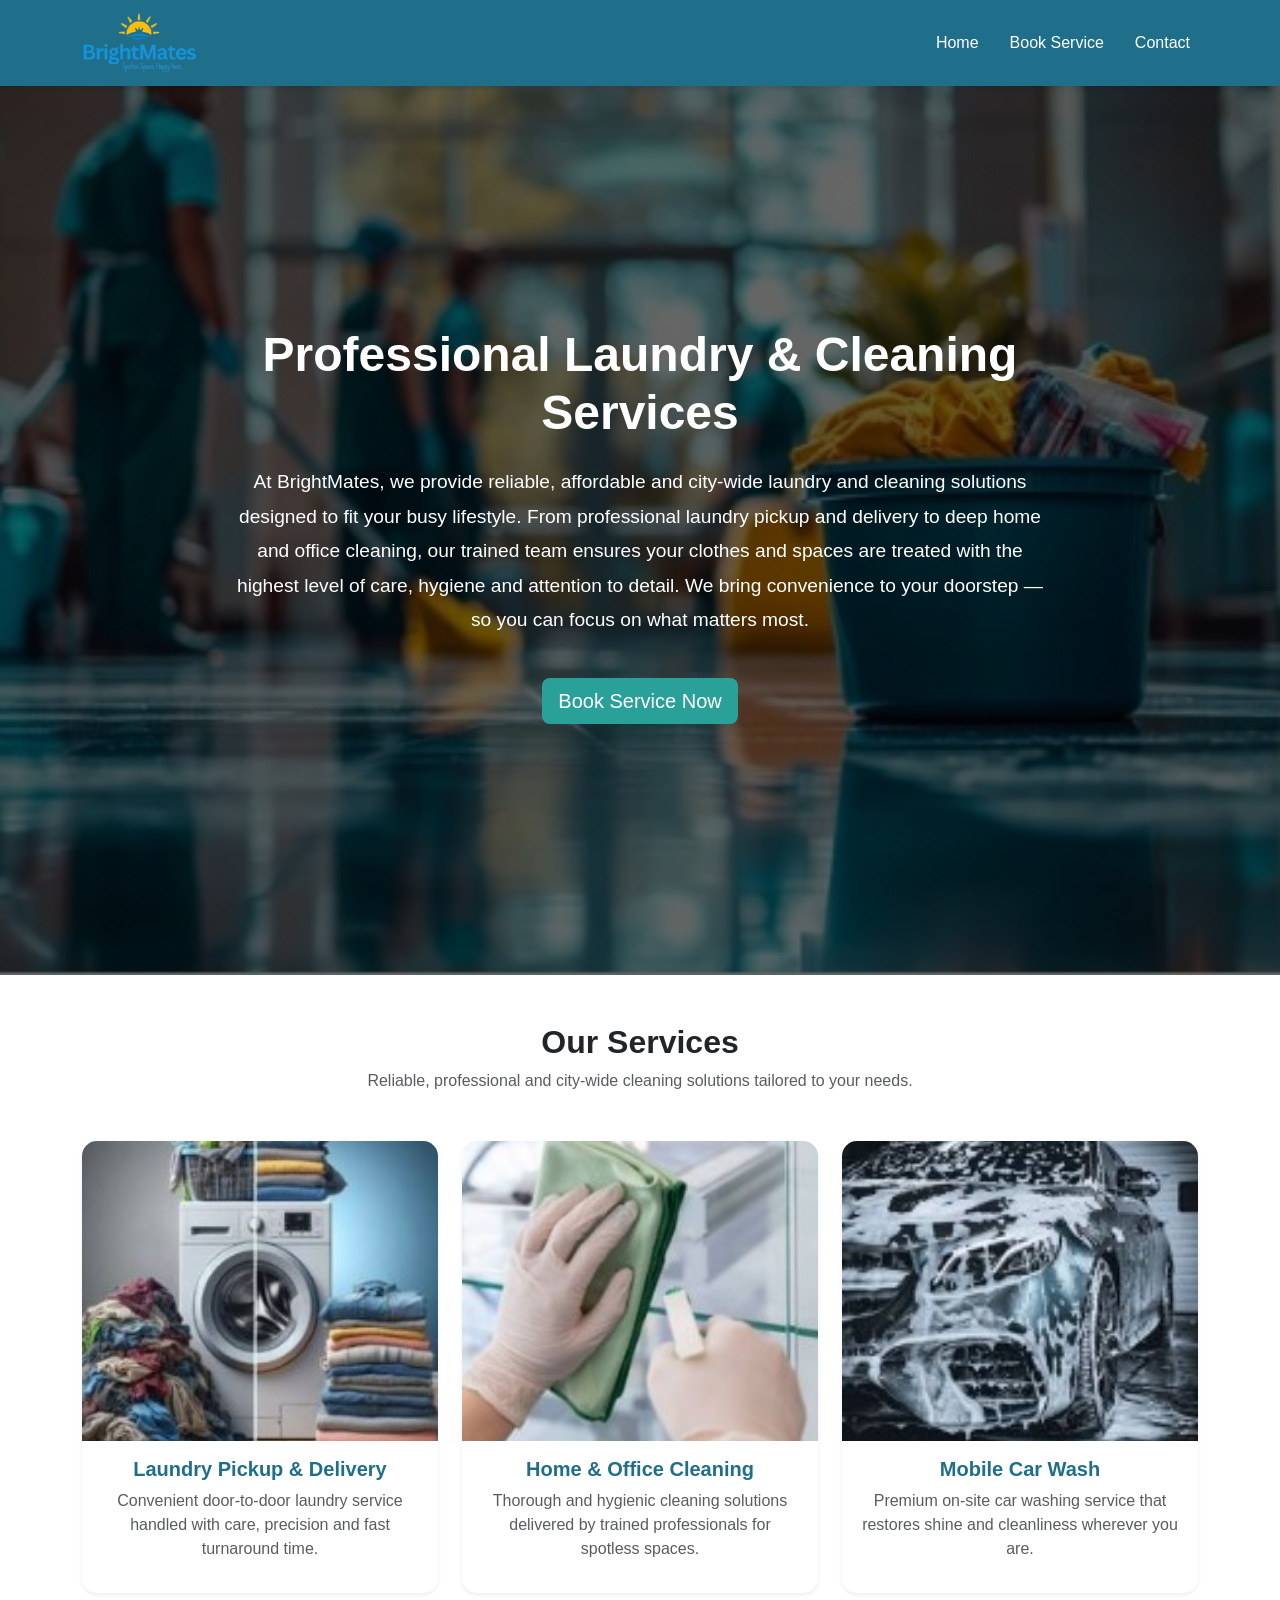
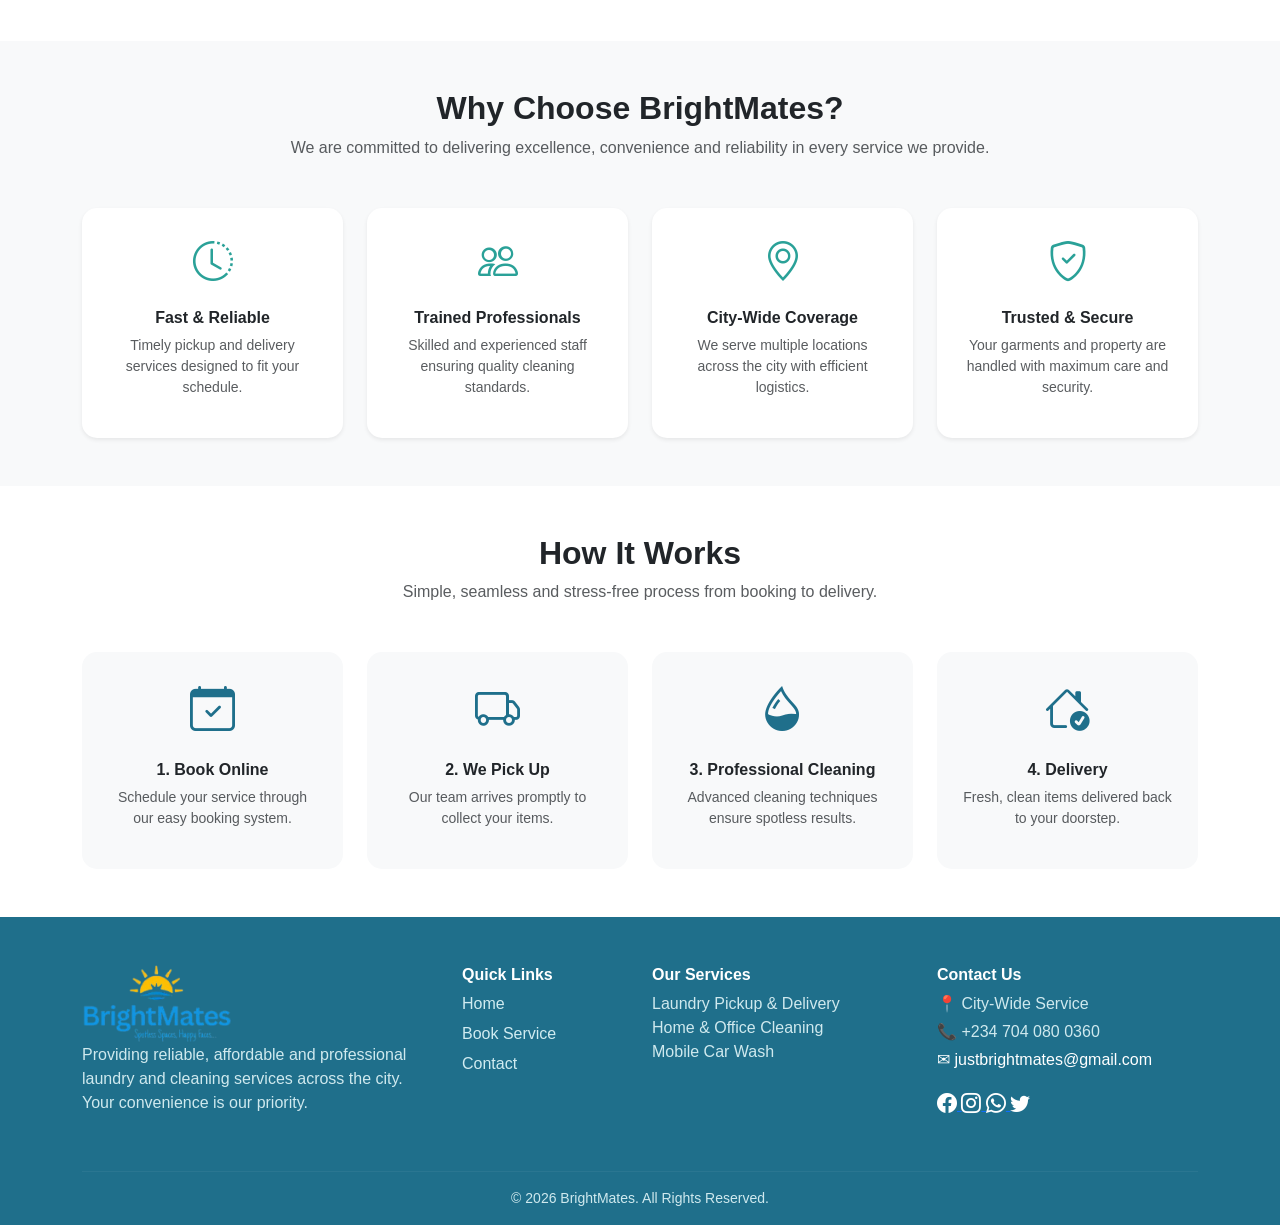
==== index.html @ 09690672 "Brightmates cleaning website" ====
<!DOCTYPE html>
<html lang="en">
<head>
    <meta charset="UTF-8">
    <meta name="viewport" content="width=device-width, initial-scale=1.0">
    <title>BrightMates | Professional Cleaning Services</title>
    <link rel="stylesheet" href="https://cdn.jsdelivr.net/npm/bootstrap@5.3.8/dist/css/bootstrap.min.css">
    <link rel="stylesheet" href="https://cdn.jsdelivr.net/npm/bootstrap-icons@1.11.1/font/bootstrap-icons.css">
    <link rel="stylesheet" href="style.css">
    <link rel="stylesheet" href="home.css">
</head>
<body>
    <nav class="navbar navbar-expand-lg navbar-light bg-light shadow-sm fixed-top">
        <div class="container">
            <a class="navbar-brand" href="index.html">
                <img src="multimedia/WhatsApp_Image_2026-02-17_at_8.53.55_AM-removebg-preview.png" alt="BrightMates Logo" class="logo-img">
            </a>

            <button class="navbar-toggler" type="button" data-bs-toggle="collapse" data-bs-target="#navbarNav">
                <span class="navbar-toggler-icon"></span>
            </button>

            <div class="collapse navbar-collapse" id="navbarNav">
                <ul class="navbar-nav ms-auto">
                    <li class="nav-item">
                        <a class="nav-link active" href="index.html">Home</a>
                    </li>
                    <li class="nav-item">
                        <a class="nav-link" href="book.html">Book Service</a>
                    </li>
                    <li class="nav-item">
                        <a class="nav-link" href="contact.html">Contact</a>
                    </li>
                </ul>
            </div>
        </div>
    </nav>


    <!-- ================= HERO SECTION ================= -->
    <section class="hero-section d-flex align-items-center">
        <div class="overlay"></div>
    
        <div class="container text-center hero-content">
            <h1 class="display-4 fw-bold">
                Professional Laundry & Cleaning Services
            </h1>
    
            <p class="lead mt-4">
                At BrightMates, we provide reliable, affordable and city-wide laundry and cleaning 
                solutions designed to fit your busy lifestyle. From professional laundry pickup 
                and delivery to deep home and office cleaning, our trained team ensures your 
                clothes and spaces are treated with the highest level of care, hygiene and attention 
                to detail. We bring convenience to your doorstep — so you can focus on what matters most.
            </p>
    
            <a href="book.html" class="btn btn-primary btn-lg mt-4">
                Book Service Now
            </a>
        </div>
    </section>


    <!-- ================= SERVICES SECTION ================= -->
    <section class="services py-5">
        <div class="container">
            <div class="text-center mb-5">
                <h2 class="fw-bold">Our Services</h2>
                <p class="text-muted">
                    Reliable, professional and city-wide cleaning solutions tailored to your needs.
                </p>
            </div>
    
            <div class="row g-4">
                <div class="col-md-4">
                    <div class="card service-card h-100 shadow-sm">
                        <img src="multimedia/Screenshot 2026-02-16 182907.jpg" class="card-img-top" alt="Laundry Service">
                        <div class="card-body text-center">
                            <h5 class="fw-bold">Laundry Pickup & Delivery</h5>
                            <p class="text-muted">
                                Convenient door-to-door laundry service handled with care,
                                precision and fast turnaround time.
                            </p>
                        </div>
                    </div>
                </div>
    
                <div class="col-md-4">
                    <div class="card service-card h-100 shadow-sm">
                        <img src="multimedia/Screenshot 2026-02-16 182825.jpg" class="card-img-top" alt="Cleaning Service">
                        <div class="card-body text-center">
                            <h5 class="fw-bold">Home & Office Cleaning</h5>
                            <p class="text-muted">
                                Thorough and hygienic cleaning solutions delivered by
                                trained professionals for spotless spaces.
                            </p>
                        </div>
                    </div>
                </div>
    
                <div class="col-md-4">
                    <div class="card service-card h-100 shadow-sm">
                        <img src="multimedia/Screenshot 2026-02-16 185838.jpg" class="card-img-top" alt="Car Wash">
                        <div class="card-body text-center">
                            <h5 class="fw-bold">Mobile Car Wash</h5>
                            <p class="text-muted">
                                Premium on-site car washing service that restores
                                shine and cleanliness wherever you are.
                            </p>
                        </div>
                    </div>
                </div>
            </div>
        </div>
    </section>

    <!-- ================= WHY CHOOSE US ================= -->
<section class="why-choose-us py-5">
    <div class="container">
        <div class="text-center mb-5">
            <h2 class="fw-bold">Why Choose BrightMates?</h2>
            <p class="text-muted">
                We are committed to delivering excellence, convenience and reliability 
                in every service we provide.
            </p>
        </div>

        <div class="row g-4">

            <div class="col-md-3">
                <div class="feature-box text-center p-4 shadow-sm h-100">
                    <div class="icon mb-3">
                        <i class="bi bi-clock-history"></i>
                    </div>
                    <h6 class="fw-bold">Fast & Reliable</h6>
                    <p class="text-muted small">
                        Timely pickup and delivery services designed to fit your schedule.
                    </p>
                </div>
            </div>

            <div class="col-md-3">
                <div class="feature-box text-center p-4 shadow-sm h-100">
                    <div class="icon mb-3">
                        <i class="bi bi-people"></i>
                    </div>
                    <h6 class="fw-bold">Trained Professionals</h6>
                    <p class="text-muted small">
                        Skilled and experienced staff ensuring quality cleaning standards.
                    </p>
                </div>
            </div>

            <div class="col-md-3">
                <div class="feature-box text-center p-4 shadow-sm h-100">
                    <div class="icon mb-3">
                        <i class="bi bi-geo-alt"></i>
                    </div>
                    <h6 class="fw-bold">City-Wide Coverage</h6>
                    <p class="text-muted small">
                        We serve multiple locations across the city with efficient logistics.
                    </p>
                </div>
            </div>

            <div class="col-md-3">
                <div class="feature-box text-center p-4 shadow-sm h-100">
                    <div class="icon mb-3">
                        <i class="bi bi-shield-check"></i>
                    </div>
                    <h6 class="fw-bold">Trusted & Secure</h6>
                    <p class="text-muted small">
                        Your garments and property are handled with maximum care and security.
                    </p>
                </div>
            </div>

        </div>
    </div>
</section>

<!-- ================= HOW IT WORKS ================= -->
<section class="how-it-works py-5">
    <div class="container">
        <div class="text-center mb-5">
            <h2 class="fw-bold">How It Works</h2>
            <p class="text-muted">
                Simple, seamless and stress-free process from booking to delivery.
            </p>
        </div>

        <div class="row g-4 text-center">

            <div class="col-md-3">
                <div class="step-box p-4 h-100">
                    <div class="step-icon mb-3">
                        <i class="bi bi-calendar-check"></i>
                    </div>
                    <h6 class="fw-bold">1. Book Online</h6>
                    <p class="text-muted small">
                        Schedule your service through our easy booking system.
                    </p>
                </div>
            </div>

            <div class="col-md-3">
                <div class="step-box p-4 h-100">
                    <div class="step-icon mb-3">
                        <i class="bi bi-truck"></i>
                    </div>
                    <h6 class="fw-bold">2. We Pick Up</h6>
                    <p class="text-muted small">
                        Our team arrives promptly to collect your items.
                    </p>
                </div>
            </div>

            <div class="col-md-3">
                <div class="step-box p-4 h-100">
                    <div class="step-icon mb-3">
                        <i class="bi bi-droplet-half"></i>
                    </div>
                    <h6 class="fw-bold">3. Professional Cleaning</h6>
                    <p class="text-muted small">
                        Advanced cleaning techniques ensure spotless results.
                    </p>
                </div>
            </div>

            <div class="col-md-3">
                <div class="step-box p-4 h-100">
                    <div class="step-icon mb-3">
                        <i class="bi bi-house-check"></i>
                    </div>
                    <h6 class="fw-bold">4. Delivery</h6>
                    <p class="text-muted small">
                        Fresh, clean items delivered back to your doorstep.
                    </p>
                </div>
            </div>

        </div>
    </div>
</section>

<!-- ================= FOOTER ================= -->
<footer class="footer-section pt-5 pb-3">
    <div class="container">
        <div class="row">

            <!-- Company Info -->
            <div class="col-md-4 mb-4">
                <img src="multimedia/WhatsApp_Image_2026-02-17_at_8.53.55_AM-removebg-preview.png" alt="">
                <p class="text-muted">
                    Providing reliable, affordable and professional laundry 
                    and cleaning services across the city. 
                    Your convenience is our priority.
                </p>
            </div>

            <!-- Quick Links -->
            <div class="col-md-2 mb-4">
                <h6 class="fw-bold">Quick Links</h6>
                <ul class="list-unstyled">
                    <li><a href="index.html" class="footer-link">Home</a></li>
                    <li><a href="book.html" class="footer-link">Book Service</a></li>
                    <li><a href="contact.html" class="footer-link">Contact</a></li>
                </ul>
            </div>

            <!-- Services -->
            <div class="col-md-3 mb-4">
                <h6 class="fw-bold">Our Services</h6>
                <ul class="list-unstyled">
                    <li class="text-muted">Laundry Pickup & Delivery</li>
                    <li class="text-muted">Home & Office Cleaning</li>
                    <li class="text-muted">Mobile Car Wash</li>
                </ul>
            </div>

            <!-- Contact Info -->
            <div class="col-md-3 mb-4">
                <h6 class="fw-bold">Contact Us</h6>
                <p class="text-muted mb-1">📍 City-Wide Service</p>
                <p class="text-muted mb-1">📞 +234 704 080 0360</p>
                <p class="text-muted"><a href="mailto:justbrightmates@gmail.com" class="text-decoration-none text-white">✉ justbrightmates@gmail.com</i></a>
                </p>

                <div class="social-icons mt-2">
                    <a href="https://instagram.com/brightmatescleaning" target="_blank">
                        <i class="bi bi-facebook"></i>
                    </a>
                    <a href="https://instagram.com/brightmatescleaning" target="_blank">
                        <i class="bi bi-instagram"></i>
                    </a>
                    <a href="https://wa.me/2347040800360?text=Hello%20my %20name%20is___%20I%20would%20like%20to%20make%20an%20inquiry%20about%20___" target="_blank">
                        <i class="bi bi-whatsapp"></i>
                    </a>
                    <a href="https://instagram.com/brightmatescleaning" target="_blank">
                        <i class="bi bi-twitter"></i>
                    </a>
                    
                </div>
            </div>

        </div>

        <hr>

        <div class="text-center">
            <p class="text-muted small mb-0">
                © 2026 BrightMates. All Rights Reserved.
            </p>
        </div>
    </div>
</footer>



    


    <script src="https://cdn.jsdelivr.net/npm/@popperjs/core@2.11.8/dist/umd/popper.min.js" integrity="sha384-I7E8VVD/ismYTF4hNIPjVp/Zjvgyol6VFvRkX/vR+Vc4jQkC+hVqc2pM8ODewa9r" crossorigin="anonymous"></script>
    <script src="https://cdn.jsdelivr.net/npm/bootstrap@5.3.8/dist/js/bootstrap.min.js" integrity="sha384-G/EV+4j2dNv+tEPo3++6LCgdCROaejBqfUeNjuKAiuXbjrxilcCdDz6ZAVfHWe1Y" crossorigin="anonymous"></script>
</body>
</html>
---- style.css ----
/* Navbar Logo */
.logo-img {
    height: 60px;   /* Adjust this value */
    width: auto;
}
.navbar {
    background-color: #1f6f8b !important;
}

.nav-link {
    color: #ffffff !important;
    margin-left: 15px;
}

.nav-link:hover {
    color: #ffd166 !important;
}
.navbar {
    box-shadow: 0 2px 10px rgba(0,0,0,0.05);
}
body {
    font-family: Arial, Helvetica, sans-serif;
    padding-top: 75px;
}

.navbar-brand {
    color: #1f6f8b !important;
}

.btn-primary {
    background-color: #2aa198;
    border: none;
}

.btn-primary:hover {
    background-color: #1f6f8b;
}

/* ================= FOOTER ================= */

.footer-section {
    background-color: #1f6f8b;
    color: #ffffff;
}

.footer-section h6 {
    color: #ffffff;
}

.footer-section img{
    width: 150px;
}
.footer-link {
    color: #d1ecf1;
    text-decoration: none;
    display: block;
    margin-bottom: 6px;
}

.footer-link:hover {
    color: #ffffff;
}

.footer-section .text-muted {
    color: #cfe9ee !important;
}

.social-icons i {
    font-size: 20px;
    color: #ffffff;
    transition: color 0.3s ease;
}

.social-icons i:hover {
    color: #2aa198;
}

.footer-section hr {
    border-color: rgba(255,255,255,0.2);
}
---- home.css ----
/* ================= HERO SECTION ================= */
.hero-section {
    position: relative;
    height: 100vh;
    background: url("multimedia/Screenshot\ 2026-02-17\ 080832.jpg") center center/cover no-repeat;
    display: flex;
    align-items: center;
    justify-content: center;
}

/* Dark overlay for readability */
.overlay {
    position: absolute;
    top: 0;
    left: 0;
    width: 100%;
    height: 100%;
    background-color: rgba(0, 0, 0, 0.6);
}

/* Content should sit above overlay */
.hero-content {
    position: relative;
    z-index: 2;
    color: #ffffff;
    max-width: 850px;
}

/* Headline styling */
.hero-section h1 {
    font-size: 3rem;
}

/* Bigger paragraph */
.hero-section .lead {
    font-size: 1.2rem;
    line-height: 1.8;
}

.services h5{
    color: #1f6f8b;
    font-weight: bold;
}

/* Service Cards */

.service-card {
    border: none;
    border-radius: 15px;
    overflow: hidden;
    transition: transform 0.3s ease, box-shadow 0.3s ease;
}

.service-card img {
    height: 300px;
    object-fit: cover;
}

.service-card:hover {
    transform: translateY(-8px);
    box-shadow: 0 10px 25px rgba(0,0,0,0.1);
}

/* ================= WHY CHOOSE US ================= */

.why-choose-us {
    background-color: #f8f9fa;
}

.feature-box {
    border-radius: 15px;
    transition: all 0.3s ease;
    background-color: #ffffff;
    box-shadow: 0 12px 30px rgba(0,0,0,0.08);
}

.feature-box .icon i {
    font-size: 40px;
    color: #2aa198; /* brand teal */
}

/* ================= HOW IT WORKS ================= */

.how-it-works {
    background-color: #ffffff;
}

.step-box {
    border-radius: 15px;
    transition: all 0.3s ease;
    background-color: #f8f9fa;
}

.step-icon i {
    font-size: 45px;
    color: #1f6f8b; /* brand blue */
}
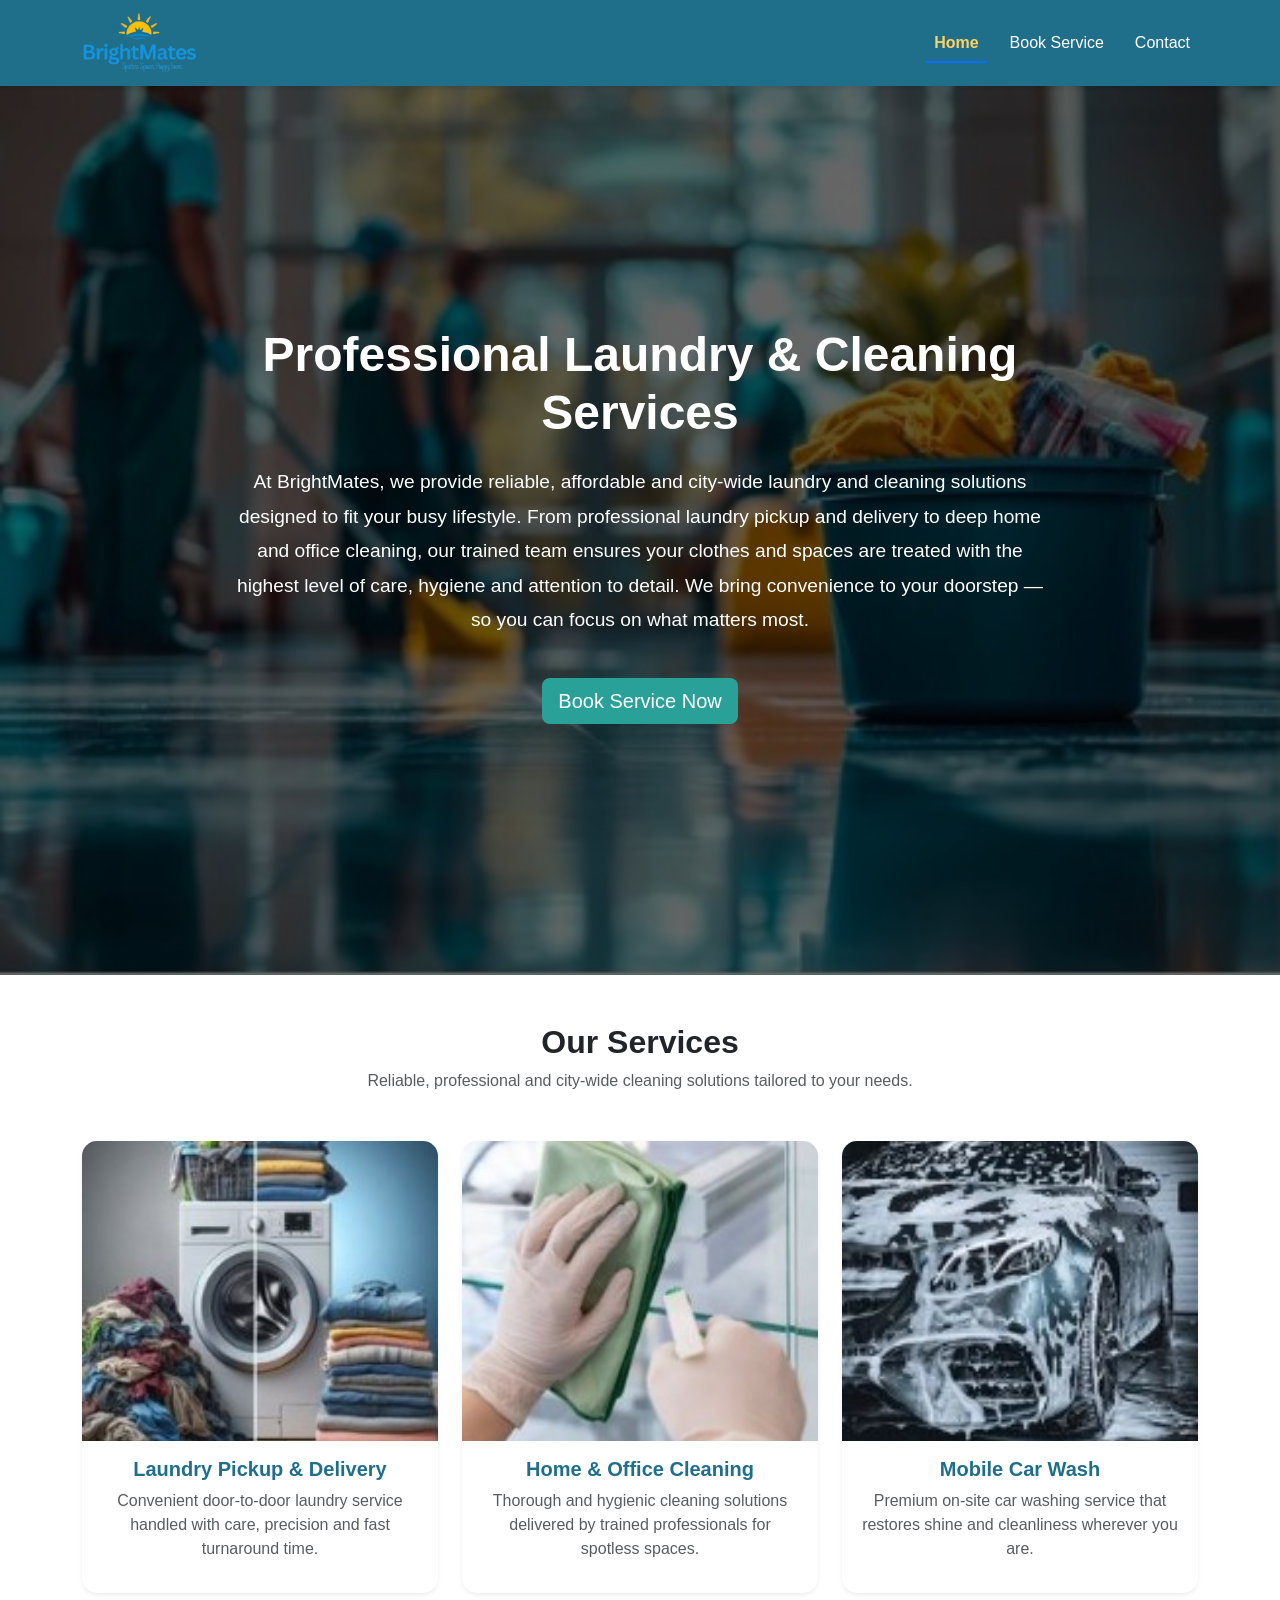
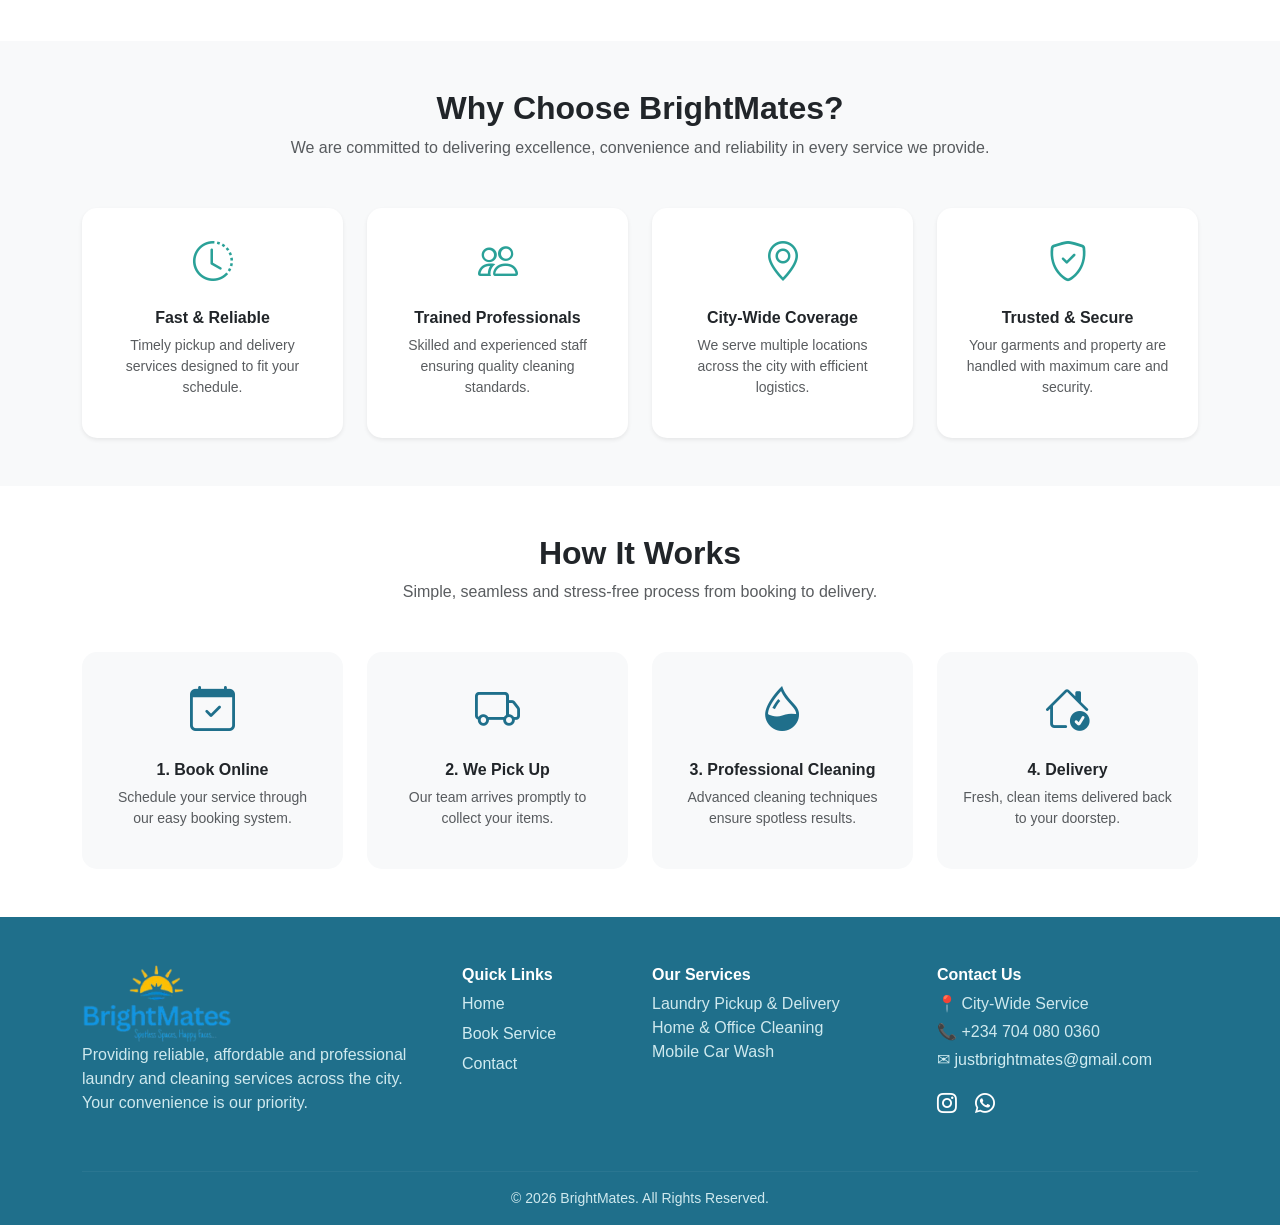
==== commit cd9658bc: "Brightmates Cleaning" ====
--- a/index.html
+++ b/index.html
@@ -8,9 +8,11 @@
     <link rel="stylesheet" href="https://cdn.jsdelivr.net/npm/bootstrap-icons@1.11.1/font/bootstrap-icons.css">
     <link rel="stylesheet" href="style.css">
     <link rel="stylesheet" href="home.css">
+    <link href="https://unpkg.com/aos@2.3.4/dist/aos.css" rel="stylesheet">
 </head>
+
 <body>
-    <nav class="navbar navbar-expand-lg navbar-light bg-light shadow-sm fixed-top">
+    <nav class='navbar navbar-expand-lg navbar-light bg-light shadow-sm fixed-top' data-aos="fade-down">
         <div class="container">
             <a class="navbar-brand" href="index.html">
                 <img src="multimedia/WhatsApp_Image_2026-02-17_at_8.53.55_AM-removebg-preview.png" alt="BrightMates Logo" class="logo-img">
@@ -23,7 +25,7 @@
             <div class="collapse navbar-collapse" id="navbarNav">
                 <ul class="navbar-nav ms-auto">
                     <li class="nav-item">
-                        <a class="nav-link active" href="index.html">Home</a>
+                        <a class="nav-link " href="index.html">Home</a>
                     </li>
                     <li class="nav-item">
                         <a class="nav-link" href="book.html">Book Service</a>
@@ -41,12 +43,13 @@
     <section class="hero-section d-flex align-items-center">
         <div class="overlay"></div>
     
-        <div class="container text-center hero-content">
-            <h1 class="display-4 fw-bold">
+        <div class="container text-center hero-content" data-aos="fade-down"
+        data-aos-duration="1000">
+            <h1 class="display-4 fw-bold" data-aos="fade-down" data-aos-delay="0">
                 Professional Laundry & Cleaning Services
             </h1>
     
-            <p class="lead mt-4">
+            <p class="lead mt-4" data-aos="fade-down" data-aos-delay="200">
                 At BrightMates, we provide reliable, affordable and city-wide laundry and cleaning 
                 solutions designed to fit your busy lifestyle. From professional laundry pickup 
                 and delivery to deep home and office cleaning, our trained team ensures your 
@@ -54,7 +57,7 @@
                 to detail. We bring convenience to your doorstep — so you can focus on what matters most.
             </p>
     
-            <a href="book.html" class="btn btn-primary btn-lg mt-4">
+            <a href="book.html" class="btn btn-primary btn-lg mt-4" data-aos="fade-up" data-aos-delay="400">
                 Book Service Now
             </a>
         </div>
@@ -244,7 +247,7 @@
 </section>
 
 <!-- ================= FOOTER ================= -->
-<footer class="footer-section pt-5 pb-3">
+<footer class='footer-section pt-5 pb-3' data-aos="fade-up">
     <div class="container">
         <div class="row">
 
@@ -283,22 +286,28 @@
                 <h6 class="fw-bold">Contact Us</h6>
                 <p class="text-muted mb-1">📍 City-Wide Service</p>
                 <p class="text-muted mb-1">📞 +234 704 080 0360</p>
-                <p class="text-muted"><a href="mailto:justbrightmates@gmail.com" class="text-decoration-none text-white">✉ justbrightmates@gmail.com</i></a>
+                <p class="text-muted">
+                    <a href="https://mail.google.com/mail/?view=cm&fs=1&to=brightmatescleaning@gmail.com&su=Service%20Inquiry&body=Hello..."
+                       target="_blank"
+                       class="footer-link">
+                        ✉ justbrightmates@gmail.com
+                    </a>
                 </p>
+                
 
                 <div class="social-icons mt-2">
-                    <a href="https://instagram.com/brightmatescleaning" target="_blank">
+                    <!-- <a href="https://instagram.com/brightmatescleaning" target="_blank">
                         <i class="bi bi-facebook"></i>
-                    </a>
+                    </a> -->
                     <a href="https://instagram.com/brightmatescleaning" target="_blank">
                         <i class="bi bi-instagram"></i>
                     </a>
                     <a href="https://wa.me/2347040800360?text=Hello%20my %20name%20is___%20I%20would%20like%20to%20make%20an%20inquiry%20about%20___" target="_blank">
                         <i class="bi bi-whatsapp"></i>
                     </a>
-                    <a href="https://instagram.com/brightmatescleaning" target="_blank">
-                        <i class="bi bi-twitter"></i>
-                    </a>
+                    <!-- <a href="https://instagram.com/brightmatescleaning" target="_blank">
+                        <i class="bi bi-twitter"></i> 
+                    </a>-->
                     
                 </div>
             </div>
@@ -314,12 +323,9 @@
         </div>
     </div>
 </footer>
-
-
-
-    
-
-
+    
+    <script src="https://unpkg.com/aos@2.3.4/dist/aos.js"></script>
+    <script src="style.js"></script>
     <script src="https://cdn.jsdelivr.net/npm/@popperjs/core@2.11.8/dist/umd/popper.min.js" integrity="sha384-I7E8VVD/ismYTF4hNIPjVp/Zjvgyol6VFvRkX/vR+Vc4jQkC+hVqc2pM8ODewa9r" crossorigin="anonymous"></script>
     <script src="https://cdn.jsdelivr.net/npm/bootstrap@5.3.8/dist/js/bootstrap.min.js" integrity="sha384-G/EV+4j2dNv+tEPo3++6LCgdCROaejBqfUeNjuKAiuXbjrxilcCdDz6ZAVfHWe1Y" crossorigin="anonymous"></script>
 </body>
--- a/style.css
+++ b/style.css
@@ -2,6 +2,7 @@
 .logo-img {
     height: 60px;   /* Adjust this value */
     width: auto;
+    transition: transform 0.3s ease;
 }
 .navbar {
     background-color: #1f6f8b !important;
@@ -18,6 +19,47 @@
 .navbar {
     box-shadow: 0 2px 10px rgba(0,0,0,0.05);
 }
+.nav-link {
+    position: relative;
+    transition: color 0.3s ease;
+}
+
+.nav-link::after {
+    content: "";
+    position: absolute;
+    width: 0%;
+    height: 2px;
+    left: 0;
+    bottom: 0;
+    background-color: #0d6efd; /* your primary color */
+    transition: width 0.3s ease;
+}
+
+.nav-link:hover::after {
+    width: 100%;
+}
+
+.logo-img:hover {
+    transform: scale(1.05);
+}
+
+.navbar {
+    transition: all 0.3s ease;
+}
+
+.navbar-scrolled {
+    box-shadow: 0 8px 20px rgba(0,0,0,0.08);
+}
+.nav-link.active {
+    color: #ffd166 !important;
+    font-weight: 600;
+}
+
+.nav-link.active::after {
+    width: 100%;
+}
+
+
 body {
     font-family: Arial, Helvetica, sans-serif;
     padding-top: 75px;
@@ -71,10 +113,79 @@
     transition: color 0.3s ease;
 }
 
-.social-icons i:hover {
-    color: #2aa198;
+.bi-instagram:hover {
+    color: #E4405F;
 }
+
+.bi-whatsapp:hover {
+    color: #25D366;
+}
+
 
 .footer-section hr {
     border-color: rgba(255,255,255,0.2);
-}+}
+.social-icons {
+    display: flex;
+    gap: 18px;
+}
+
+
+/* ================= RESPONSIVE ================= */
+
+/* Tablets */
+@media (max-width: 992px) {
+
+    .navbar {
+        padding: 10px 0;
+    }
+
+    .hero-title {
+        font-size: 2rem;
+    }
+
+    .hero-subtext {
+        font-size: 0.95rem;
+    }
+
+    .footer-section {
+        text-align: center;
+    }
+
+    .footer-section .row > div {
+        margin-bottom: 30px;
+    }
+}
+
+/* Mobile */
+@media (max-width: 768px) {
+
+    h1 {
+        font-size: 1.8rem;
+    }
+
+    h4 {
+        font-size: 1.2rem;
+    }
+
+    .card {
+        padding: 20px !important;
+    }
+
+    .btn-primary {
+        padding: 12px;
+    }
+}
+
+/* Small phones */
+@media (max-width: 480px) {
+
+    .hero-title {
+        font-size: 1.6rem;
+    }
+
+    .hero-subtext {
+        font-size: 0.9rem;
+    }
+
+}
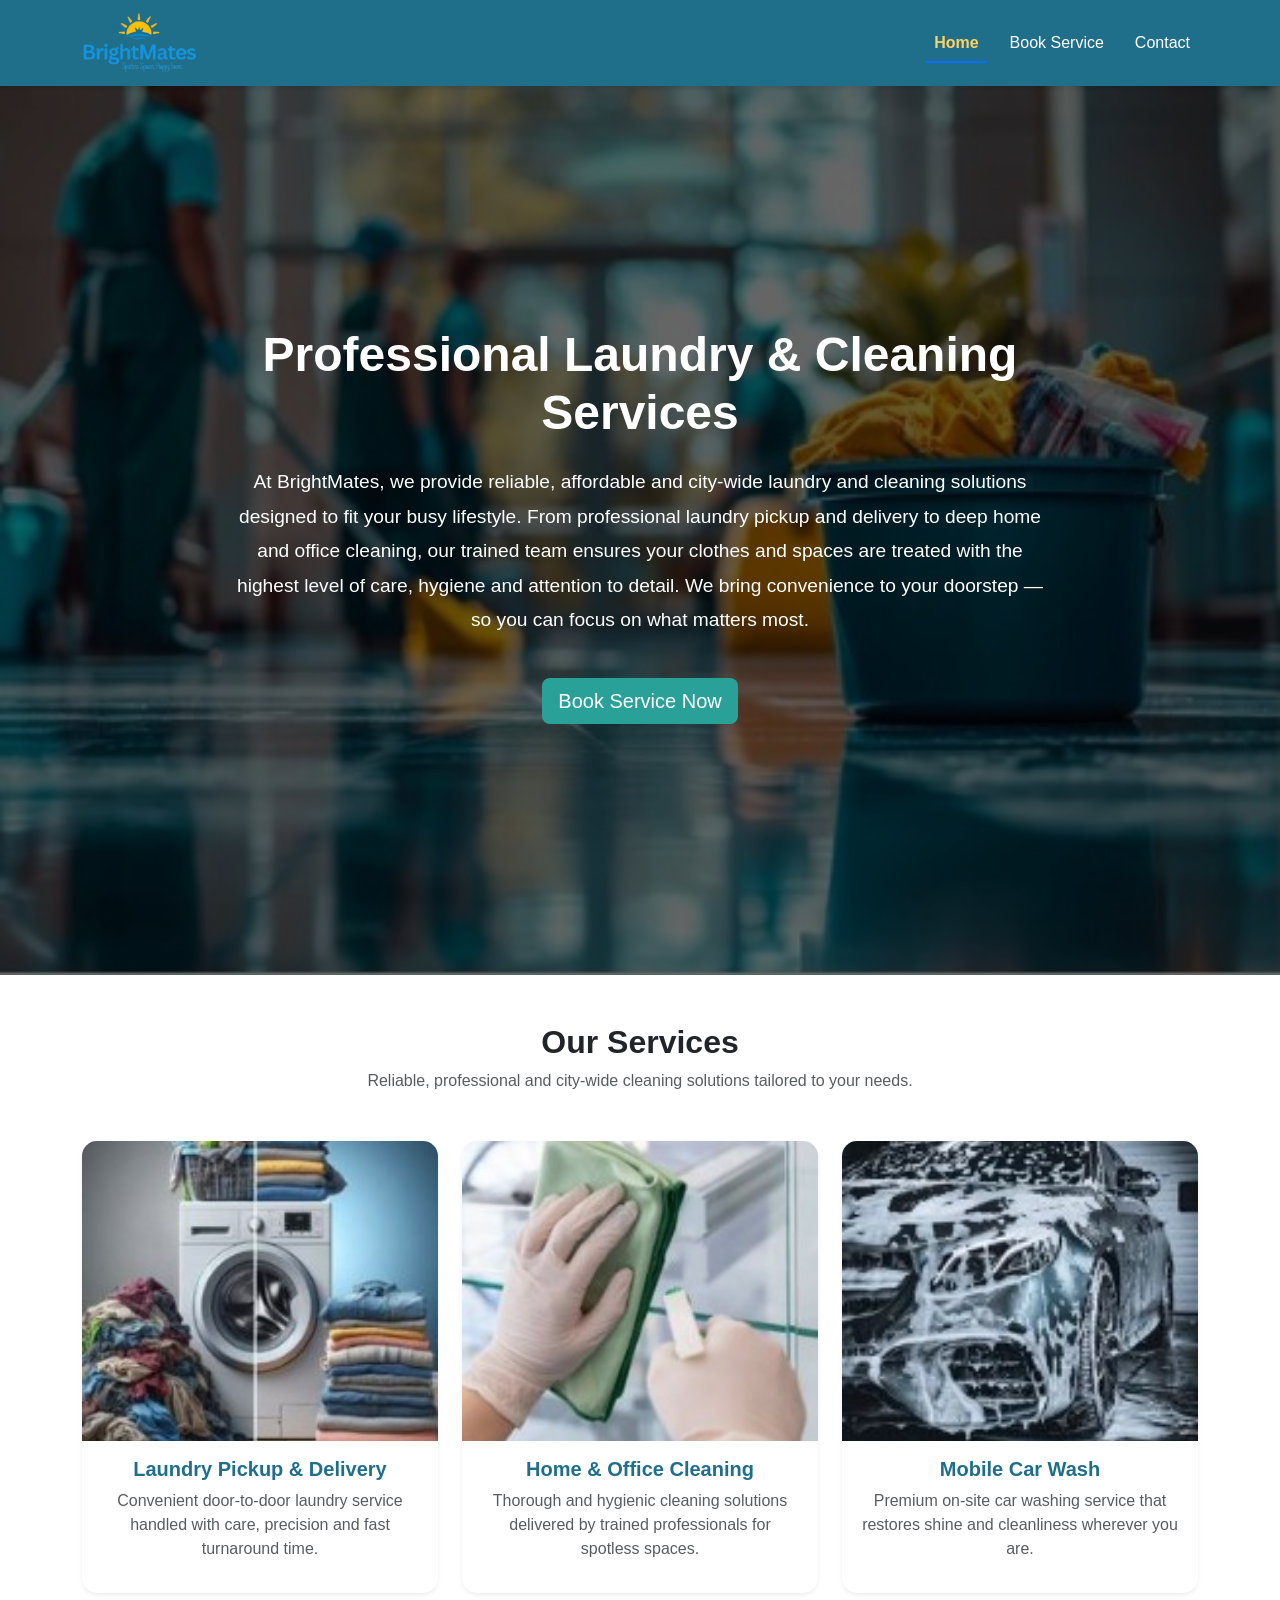
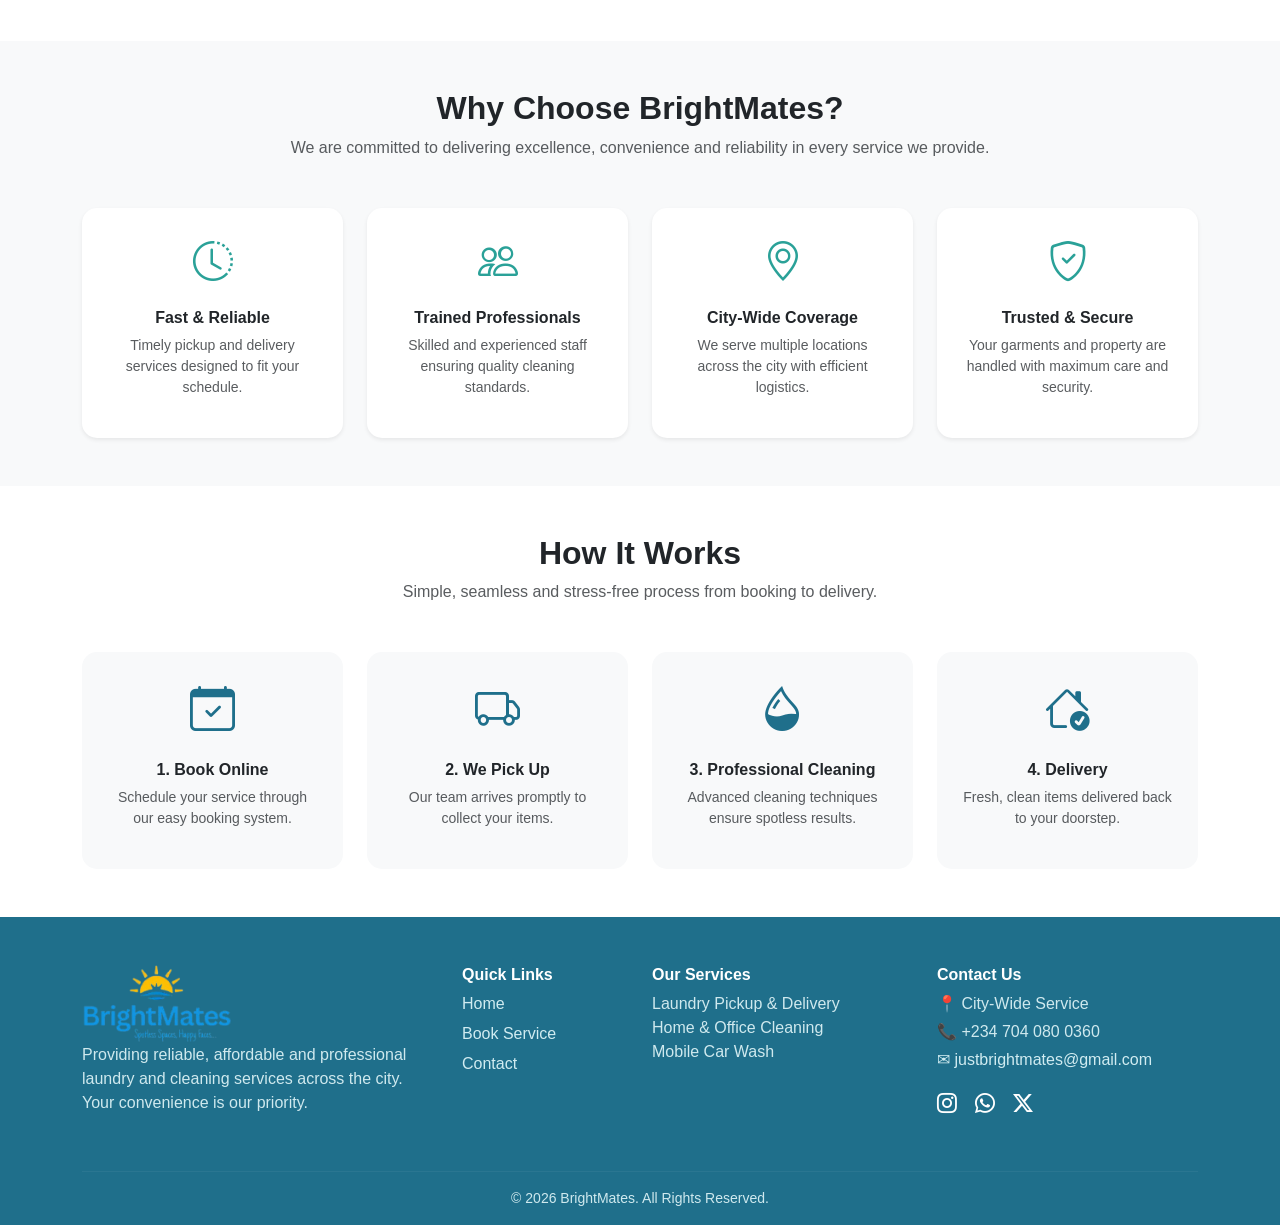
==== commit 8557bcdf: "brightmates" ====
--- a/index.html
+++ b/index.html
@@ -305,9 +305,9 @@
                     <a href="https://wa.me/2347040800360?text=Hello%20my %20name%20is___%20I%20would%20like%20to%20make%20an%20inquiry%20about%20___" target="_blank">
                         <i class="bi bi-whatsapp"></i>
                     </a>
-                    <!-- <a href="https://instagram.com/brightmatescleaning" target="_blank">
-                        <i class="bi bi-twitter"></i> 
-                    </a>-->
+                    <a href="https://twitter.com/BrightMatesCS" target="_blank" rel="noopener noreferrer">
+                        <i class="bi bi-twitter-x"></i> 
+                    </a>
                     
                 </div>
             </div>
--- a/style.css
+++ b/style.css
@@ -63,6 +63,7 @@
 body {
     font-family: Arial, Helvetica, sans-serif;
     padding-top: 75px;
+    overflow-x: hidden;
 }
 
 .navbar-brand {
@@ -155,6 +156,13 @@
     .footer-section .row > div {
         margin-bottom: 30px;
     }
+
+    .footer-section .social-icons {
+        display: flex;
+        justify-content: center;
+        gap: 15px;
+        margin-top: 15px;
+    }
 }
 
 /* Mobile */
@@ -175,11 +183,24 @@
     .btn-primary {
         padding: 12px;
     }
+    .footer-section {
+        text-align: center;
+    }
+
+    .footer-section .social-icons {
+        display: flex;
+        justify-content: center;
+        gap: 15px;
+        margin-top: 15px;
+    }
 }
 
 /* Small phones */
 @media (max-width: 480px) {
 
+    /* body {
+        padding-top: 80px;
+    } */
     .hero-title {
         font-size: 1.6rem;
     }
--- a/home.css
+++ b/home.css
@@ -1,11 +1,12 @@
 /* ================= HERO SECTION ================= */
 .hero-section {
     position: relative;
-    height: 100vh;
     background: url("multimedia/Screenshot\ 2026-02-17\ 080832.jpg") center center/cover no-repeat;
+    min-height: 100vh;
     display: flex;
     align-items: center;
     justify-content: center;
+    padding: 80px 20px;
 }
 
 /* Dark overlay for readability */
@@ -97,4 +98,32 @@
 }
 
 
+/* Mobile */
+@media (max-width: 768px) {
 
+    .hero-title {
+        font-size: 1.6rem;
+    }
+
+    .hero-subtext {
+        font-size: 0.95rem;
+    }
+
+}
+
+/* Small phones */
+@media (max-width: 375px) {
+
+    .hero-section h1 {
+        font-size: 2.5rem;
+    }
+    .hero-title {
+        font-size: 1.2rem;
+    }
+
+    .hero-subtext {
+        font-size: 0.85rem;
+    }
+}
+
+
